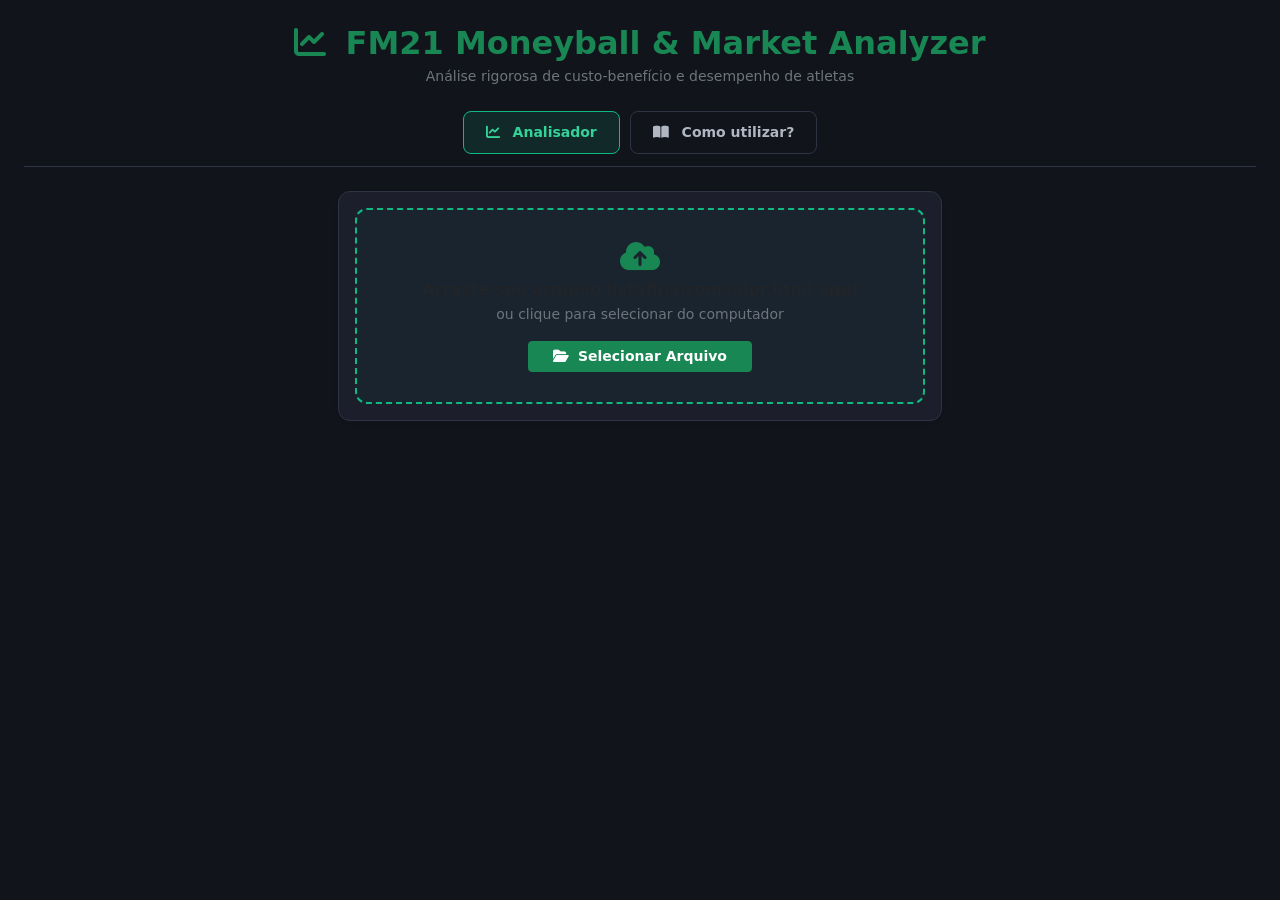
==== index.html @ 2eeb9507 "Add files via upload" ====
<!DOCTYPE html>
<html lang="pt-BR">

<head>
    <meta charset="UTF-8">
    <meta name="viewport" content="width=device-width, initial-scale=1.0">

    <title>FM21 - Moneyball & Scout Pro Analyzer</title>

    <link href="https://cdn.jsdelivr.net/npm/bootstrap@5.3.0/dist/css/bootstrap.min.css" rel="stylesheet">
    <link href="https://cdnjs.cloudflare.com/ajax/libs/font-awesome/6.4.0/css/all.min.css" rel="stylesheet">
    <link href="css/style.css" rel="stylesheet">

    <script src="js/parser.js" defer></script>
    <script src="js/moneyball.js" defer></script>
    <script src="js/database.js" defer></script>
    <script src="js/app.js" defer></script>
</head>

<body>

    <div class="container-fluid py-4 px-4">

        <header class="mb-4 text-center">
            <h2 class="fw-bold text-success mb-1">
                <i class="fa-solid fa-chart-line me-2"></i>
                FM21 Moneyball & Market Analyzer
            </h2>

            <p class="text-secondary small">
                Análise rigorosa de custo-benefício e desempenho de atletas
            </p>
        </header>

        <!-- NAVEGAÇÃO ENTRE AS ABAS -->
        <div class="main-tabs mb-4">
            <button class="main-tab active" id="analyzerTabButton"
                    onclick="showTab('analyzer')">
                <i class="fa-solid fa-chart-line me-2"></i>
                Analisador
            </button>

            <button class="main-tab" id="tutorialTabButton"
                    onclick="showTab('tutorial')">
                <i class="fa-solid fa-book-open me-2"></i>
                Como utilizar?
            </button>
        </div>

        <!-- ================================================== -->
        <!-- ABA DO ANALISADOR -->
        <!-- ================================================== -->

        <div id="analyzerTab">

            <div class="row mb-4">
                <div class="col-md-6 mx-auto">
                    <div class="card shadow-sm">
                        <div class="card-body">

                            <div id="dropZone" class="drop-zone">

                                <i class="fa-solid fa-cloud-arrow-up text-success mb-2"
                                   style="font-size: 2rem;"></i>

                                <h6 class="fw-bold mb-1">
                                    Arraste seu arquivo listafinalcomvalor.html aqui
                                </h6>

                                <p class="text-secondary small mb-3">
                                    ou clique para selecionar do computador
                                </p>

                                <input type="file"
                                       id="fileInput"
                                       accept=".html,.htm"
                                       class="d-none">

                                <button type="button" class="btn btn-success btn-sm px-4 fw-bold">
                                    <i class="fa-solid fa-folder-open me-1"></i>
                                    Selecionar Arquivo
                                </button>

                            </div>

                        </div>
                    </div>
                </div>
            </div>

            <div id="resultsSection" class="d-none">

                <div class="d-flex flex-column flex-md-row justify-content-between align-items-center mb-3 gap-3">

                    <h5 class="mb-0 fw-bold">
                        Atletas Listados:
                        <span id="totalPlayers" class="text-success">0</span>
                    </h5>

                    <div class="w-100 w-md-25">
                        <input type="text"
                               id="searchInput"
                               class="form-control form-control-sm search-box"
                               placeholder="🔍 Filtrar por nome ou clube...">
                    </div>

                </div>

                <div class="score-legend">

                    <span class="text-secondary fw-bold">SCORE:</span>

                    <span class="legend-item">
                        <span class="legend-dot legend-red"></span>
                        0–40 Ruim
                    </span>

                    <span class="legend-item">
                        <span class="legend-dot legend-orange"></span>
                        41–55 Baixo
                    </span>

                    <span class="legend-item">
                        <span class="legend-dot legend-yellow"></span>
                        56–70 Regular
                    </span>

                    <span class="legend-item">
                        <span class="legend-dot legend-green"></span>
                        71–100 Excelente
                    </span>

                </div>

                <div class="card shadow-sm">
                    <div class="card-body p-0">

                        <div class="table-responsive">

                            <table class="table table-custom table-hover align-middle text-center">

                                <thead>
                                    <tr>

                                        <th onclick="sortData('nome')"
                                            class="text-start ps-3"
                                            title="Nome completo do jogador.">
                                            Nome ↕
                                        </th>

                                        <th onclick="sortData('nac')"
                                            title="Nacionalidade do jogador.">
                                            Nac ↕
                                        </th>

                                        <th onclick="sortData('clube')"
                                            title="Clube atual do jogador.">
                                            Clube ↕
                                        </th>

                                        <th onclick="sortData('idade')"
                                            title="Idade atual do jogador, conforme informada na exportação do Football Manager.">
                                            Idade ↕
                                        </th>

                                        <th onclick="sortData('totalJogos')"
                                            title="Total de jogos disputados, somando titularidades e entradas como reserva.">
                                            Jogos ↕
                                        </th>

                                        <th onclick="sortData('gls')"
                                            title="Quantidade total de gols marcados pelo jogador.">
                                            Gls ↕
                                        </th>

                                        <th onclick="sortData('ast')"
                                            title="Quantidade total de assistências realizadas pelo jogador.">
                                            Ast ↕
                                        </th>

                                        <th onclick="sortData('gls90')"
                                            title="Gols por 90 minutos. Ajuda a avaliar a eficiência ofensiva independentemente do tempo jogado.">
                                            Gls/90 ↕
                                        </th>

                                        <th onclick="sortData('xg')"
                                            title="Expected Goals (gols esperados). Estima a qualidade das oportunidades de finalização.">
                                            xG ↕
                                        </th>

                                        <th onclick="sortData('hdj')"
                                            title="Homem do Jogo: quantidade de vezes que o jogador recebeu esse reconhecimento.">
                                            HdJ ↕
                                        </th>

                                        <th onclick="sortData('clMed')"
                                            title="Classificação média atribuída ao jogador nas partidas.">
                                            Cl Med ↕
                                        </th>

                                        <th onclick="sortData('valorNumerico')"
                                            title="Valor de mercado estimado pelo Football Manager. Não representa necessariamente o preço real de contratação.">
                                            Valor de Mercado ↕
                                        </th>

                                        <th onclick="sortData('moneyballScore')"
                                            title="Pontuação Moneyball de 0 a 100, considerando desempenho, custo-benefício e confiabilidade da amostra.">
                                            Score ↕
                                        </th>

                                        <th class="market-column"
                                            title="Avaliação da oportunidade de mercado conforme os critérios atuais do algoritmo.">
                                            Avaliação de Mercado
                                        </th>

                                    </tr>
                                </thead>

                                <tbody id="playersTableBody"></tbody>

                            </table>

                        </div>
                    </div>
                </div>

            </div>

        </div>

        <!-- ================================================== -->
        <!-- ABA DO TUTORIAL -->
        <!-- ================================================== -->

        <div id="tutorialTab" class="d-none">

            <div class="tutorial-header text-center mb-4">
                <div class="tutorial-icon mb-3">
                    <i class="fa-solid fa-graduation-cap"></i>
                </div>

                <h3 class="fw-bold">Como utilizar o Moneyball Analyzer?</h3>

                <p class="text-secondary">
                    Siga o passo a passo para exportar seus jogadores do Football Manager 2021
                    e analisar os dados no nosso site.
                </p>
            </div>

            <!-- ETAPA 1 -->
            <div class="card tutorial-card mb-3">
                <div class="card-body p-4">

                    <div class="tutorial-step">
                        <span class="tutorial-number">01</span>

                        <div>
                            <h5 class="fw-bold mb-2">
                                Baixe a visualização personalizada
                            </h5>

                            <p class="text-secondary mb-3">
                                Primeiro, baixe o arquivo de visualização do Football Manager.
                                Ele organiza as colunas da lista de jogadores com as informações
                                necessárias para o funcionamento do analisador.
                            </p>

                            <a href="https://drive.google.com/file/d/1ydG1ppN1fNox1J69f4oSKUzL5D7Htfwg/view?usp=sharing"
                               target="_blank"
                               rel="noopener noreferrer"
                               class="btn btn-success fw-bold">
                                <i class="fa-solid fa-download me-2"></i>
                                Baixar arquivo de visualização (.fmf)
                            </a>

                            <p class="small text-secondary mt-2 mb-0">
                                O arquivo possui a extensão .fmf.
                            </p>
                        </div>
                    </div>

                </div>
            </div>

            <!-- ETAPA 2 -->
            <div class="card tutorial-card mb-3">
                <div class="card-body p-4">

                    <div class="tutorial-step">
                        <span class="tutorial-number">02</span>

                        <div>
                            <h5 class="fw-bold mb-2">
                                Instale o arquivo no Football Manager 2021
                            </h5>

                            <p class="text-secondary">
                                Após baixar o arquivo, coloque-o na pasta
                                <strong>views</strong> do Football Manager 2021.
                            </p>

                            <div class="tutorial-path">
                                <i class="fa-solid fa-folder-open me-2"></i>
                                Documentos → Sports Interactive → Football Manager 2021 → views
                            </div>

                            <p class="text-secondary mt-3 mb-2">
                                No Windows, o caminho normalmente será:
                            </p>

                            <div class="tutorial-code">
                                Documentos\Sports Interactive\Football Manager 2021\views
                            </div>

                            <div class="tutorial-tip mt-3">
                                <i class="fa-solid fa-lightbulb me-2"></i>
                                <strong>Dica:</strong> se a pasta views não existir,
                                crie uma pasta com esse nome dentro da pasta
                                Football Manager 2021.
                            </div>

                            <p class="text-secondary mt-3 mb-0">
                                Não coloque o arquivo .fmf dentro da pasta de instalação
                                do jogo. Ele deve ficar na pasta views dos seus documentos.
                            </p>
                        </div>
                    </div>

                </div>
            </div>

            <!-- ETAPA 3 -->
            <div class="card tutorial-card mb-3">
                <div class="card-body p-4">

                    <div class="tutorial-step">
                        <span class="tutorial-number">03</span>

                        <div>
                            <h5 class="fw-bold mb-2">
                                Abra o jogo e pesquise os jogadores
                            </h5>

                            <p class="text-secondary">
                                Agora abra o Football Manager 2021 e entre na área de
                                pesquisa de jogadores.
                            </p>

                            <p class="text-secondary mb-2">
                                Utilize os filtros do próprio jogo para encontrar os
                                atletas que deseja analisar. Você pode pesquisar por
                                idade, posição, nacionalidade, clube e outros critérios
                                disponíveis no FM21.
                            </p>

                            <div class="tutorial-tip">
                                <i class="fa-solid fa-lightbulb me-2"></i>
                                Você pode fazer diferentes pesquisas. O analisador
                                trabalhará com os jogadores que você exportar.
                            </div>
                        </div>
                    </div>

                </div>
            </div>

            <!-- ETAPA 4 -->
            <div class="card tutorial-card mb-3">
                <div class="card-body p-4">

                    <div class="tutorial-step">
                        <span class="tutorial-number">04</span>

                        <div>
                            <h5 class="fw-bold mb-2">
                                Carregue a visualização personalizada
                            </h5>

                            <p class="text-secondary">
                                Na lista de jogadores, abra o menu de visualizações
                                (normalmente localizado na parte superior da tabela).
                            </p>

                            <p class="text-secondary">
                                Procure a visualização personalizada que você colocou
                                na pasta views e selecione-a.
                            </p>

                            <div class="tutorial-tip">
                                <i class="fa-solid fa-lightbulb me-2"></i>
                                Confira se as colunas foram carregadas corretamente
                                antes de exportar os jogadores.
                            </div>
                        </div>
                    </div>

                </div>
            </div>

            <!-- ETAPA 5 -->
            <div class="card tutorial-card mb-3">
                <div class="card-body p-4">

                    <div class="tutorial-step">
                        <span class="tutorial-number">05</span>

                        <div>
                            <h5 class="fw-bold mb-2">
                                Selecione e exporte os jogadores em HTML
                            </h5>

                            <p class="text-secondary">
                                Com a lista de jogadores aberta e a visualização
                                personalizada selecionada, faça o seguinte:
                            </p>

                            <div class="shortcut-list">

                                <div class="shortcut-item">
                                    <span class="shortcut-key">CTRL</span>
                                    <span class="shortcut-plus">+</span>
                                    <span class="shortcut-key">A</span>
                                    <span class="shortcut-description">
                                        Seleciona todos os jogadores da lista.
                                    </span>
                                </div>

                                <div class="shortcut-item">
                                    <span class="shortcut-key">CTRL</span>
                                    <span class="shortcut-plus">+</span>
                                    <span class="shortcut-key">P</span>
                                    <span class="shortcut-description">
                                        Abre a opção de impressão/exportação.
                                    </span>
                                </div>

                            </div>

                            <ol class="text-secondary mt-3">
                                <li>Selecione todos os jogadores com Ctrl + A.</li>
                                <li>Pressione Ctrl + P.</li>
                                <li>Escolha a opção de salvar em formato HTML.</li>
                                <li>Salve o arquivo no seu computador.</li>
                            </ol>

                            <div class="tutorial-tip">
                                <i class="fa-solid fa-triangle-exclamation me-2"></i>
                                <strong>Importante:</strong> salve o arquivo como HTML,
                                e não como PDF. O analisador precisa ler a tabela
                                de jogadores e suas estatísticas.
                            </div>
                        </div>
                    </div>

                </div>
            </div>

            <!-- ETAPA 6 -->
            <div class="card tutorial-card mb-4">
                <div class="card-body p-4">

                    <div class="tutorial-step">
                        <span class="tutorial-number tutorial-number-final">06</span>

                        <div>
                            <h5 class="fw-bold mb-2">
                                Envie o HTML para o Moneyball Analyzer
                            </h5>

                            <p class="text-secondary">
                                Agora falta pouco! Volte para a aba Analisador,
                                selecione o arquivo HTML que você acabou de salvar
                                e aguarde o processamento.
                            </p>

                            <p class="text-secondary">
                                O site vai extrair os dados, calcular o Score Moneyball
                                e apresentar a classificação dos jogadores.
                            </p>

                            <button type="button"
                                    class="btn btn-success fw-bold mt-2"
                                    onclick="showTab('analyzer')">
                                <i class="fa-solid fa-chart-line me-2"></i>
                                Ir para o analisador
                            </button>
                        </div>
                    </div>

                </div>
            </div>

            <!-- OBSERVAÇÃO FINAL -->
            <div class="tutorial-footer text-center">
                <i class="fa-solid fa-circle-info me-2"></i>
                O arquivo .fmf organiza as colunas dentro do jogo.
                O arquivo HTML contém os jogadores e estatísticas que serão
                enviados ao analisador.
            </div>

        </div>

    </div>

    <!-- CONTROLE DAS ABAS -->
    <script>
        function showTab(tab) {
            const analyzer = document.getElementById('analyzerTab');
            const tutorial = document.getElementById('tutorialTab');

            const analyzerButton = document.getElementById('analyzerTabButton');
            const tutorialButton = document.getElementById('tutorialTabButton');

            if (tab === 'tutorial') {
                analyzer.classList.add('d-none');
                tutorial.classList.remove('d-none');

                analyzerButton.classList.remove('active');
                tutorialButton.classList.add('active');

            } else {
                tutorial.classList.add('d-none');
                analyzer.classList.remove('d-none');

                tutorialButton.classList.remove('active');
                analyzerButton.classList.add('active');
            }

            window.scrollTo({
                top: 0,
                behavior: 'smooth'
            });
        }
    </script>

</body>
</html>
---- css/style.css ----
:root {
    --bg-color: #12141c;
    --card-bg: #1c1f2b;
    --border-color: #2e3345;
    --text-main: #ffffff;
    --text-muted: #b0b7c3;
    --accent-green: #10b981;
}

body {
    background-color: var(--bg-color);
    color: var(--text-main);
    font-family: 'Inter', system-ui, -apple-system, sans-serif;
}

.card {
    background-color: var(--card-bg);
    border: 1px solid var(--border-color);
    border-radius: 12px;
    box-shadow: 0 4px 12px rgba(0,0,0,0.3);
}

.drop-zone {
    border: 2px dashed var(--accent-green);
    border-radius: 12px;
    padding: 30px;
    text-align: center;
    cursor: pointer;
    transition: all 0.2s ease;
    background: rgba(16, 185, 129, 0.04);
}

.drop-zone:hover {
    background: rgba(16, 185, 129, 0.08);
    border-color: #34d399;
}

/* TABELA */

.table-custom {
    color: var(--text-main);
    font-size: 13px;
    margin-bottom: 0;
}

.table-custom th {
    background-color: #161922;
    color: #94a3b8;
    border-bottom: 2px solid var(--border-color);
    border-top: none;
    font-weight: 700;
    text-transform: uppercase;
    font-size: 11px;
    letter-spacing: 0.6px;
    padding: 12px 8px;
    cursor: pointer;
    user-select: none;
    white-space: nowrap;
}

.table-custom th:hover {
    color: var(--accent-green);
}

.table-custom td {
    background-color: var(--card-bg);
    border-bottom: 1px solid var(--border-color);
    color: var(--text-main);
    padding: 12px 8px;
    vertical-align: middle;
    white-space: nowrap;
}

.table-hover tbody tr:hover td {
    background-color: #232837;
}

/* BADGES */

.badge-success {
    background-color: rgba(16, 185, 129, 0.2);
    color: #34d399;
    border: 1px solid rgba(16, 185, 129, 0.4);
    font-weight: 600;
}

.badge-primary {
    background-color: rgba(59, 130, 246, 0.2);
    color: #60a5fa;
    border: 1px solid rgba(59, 130, 246, 0.4);
    font-weight: 600;
}

.badge-warning {
    background-color: rgba(245, 158, 11, 0.2);
    color: #fbbf24;
    border: 1px solid rgba(245, 158, 11, 0.4);
    font-weight: 600;
}

.badge-danger {
    background-color: rgba(239, 68, 68, 0.2);
    color: #f87171;
    border: 1px solid rgba(239, 68, 68, 0.4);
    font-weight: 600;
}

/* CORES DO SCORE */

.score-badge {
    display: inline-block;
    min-width: 48px;
    padding: 6px 9px;
    border-radius: 8px;
    font-weight: 900;
    font-size: 14px;
    border: 1px solid transparent;
}

.score-red {
    background: rgba(239, 68, 68, 0.16);
    color: #ff6464;
    border-color: rgba(239, 68, 68, 0.45);
}

.score-orange {
    background: rgba(249, 115, 22, 0.16);
    color: #fb923c;
    border-color: rgba(249, 115, 22, 0.45);
}

.score-yellow {
    background: rgba(234, 179, 8, 0.16);
    color: #facc15;
    border-color: rgba(234, 179, 8, 0.45);
}

.score-green {
    background: rgba(16, 185, 129, 0.16);
    color: #34d399;
    border-color: rgba(16, 185, 129, 0.45);
}

/* VALOR DE MERCADO */

.valor-badge {
    font-weight: 700;
    color: #facc15;
}

/* DESTAQUE DAS RECOMENDAÇÕES */

.market-badge {
    display: inline-flex;
    align-items: center;
    justify-content: center;
    gap: 7px;
    padding: 8px 12px;
    border-radius: 9px;
    font-size: 11px;
    font-weight: 800;
    letter-spacing: 0.2px;
    white-space: nowrap;
    border: 1px solid transparent;
}

.badge-opportunity {
    background: linear-gradient(
        135deg,
        rgba(16, 185, 129, 0.25),
        rgba(16, 185, 129, 0.08)
    );
    color: #6ee7b7;
    border-color: rgba(16, 185, 129, 0.65);
    box-shadow: 0 0 12px rgba(16, 185, 129, 0.12);
}

.badge-premium {
    background: rgba(59, 130, 246, 0.18);
    color: #93c5fd;
    border-color: rgba(59, 130, 246, 0.5);
}

.search-box {
    background-color: #161922;
    border: 1px solid var(--border-color);
    color: #fff;
    border-radius: 8px;
    padding: 8px 14px;
}

.search-box:focus {
    background-color: #161922;
    color: #fff;
    border-color: var(--accent-green);
    box-shadow: 0 0 0 2px rgba(16, 185, 129, 0.2);
}

/* LEGENDA DO SCORE */

.score-legend {
    display: flex;
    flex-wrap: wrap;
    gap: 10px;
    align-items: center;
    margin-bottom: 15px;
    font-size: 11px;
}

.legend-item {
    display: flex;
    align-items: center;
    gap: 5px;
    color: #cbd5e1;
}

.legend-dot {
    width: 9px;
    height: 9px;
    border-radius: 50%;
}

.legend-red {
    background: #ef4444;
}

.legend-orange {
    background: #f97316;
}

.legend-yellow {
    background: #eab308;
}

.legend-green {
    background: #10b981;
}

.market-column {
    min-width: 205px;
}

/* ============================================================
   NOVOS ESTILOS - ABAS DE NAVEGAÇÃO
   ============================================================ */

.main-tabs {
    display: flex;
    justify-content: center;
    gap: 10px;
    border-bottom: 1px solid var(--border-color);
    padding-bottom: 12px;
}

.main-tab {
    background: transparent;
    color: var(--text-muted);
    border: 1px solid var(--border-color);
    border-radius: 8px;
    padding: 10px 22px;
    font-weight: 700;
    font-size: 14px;
    transition: all 0.2s ease;
}

.main-tab:hover {
    color: var(--accent-green);
    border-color: var(--accent-green);
}

.main-tab.active {
    background: rgba(16, 185, 129, 0.12);
    color: #34d399;
    border-color: var(--accent-green);
}

/* ============================================================
   TUTORIAL
   ============================================================ */

.tutorial-header {
    max-width: 750px;
    margin: 0 auto;
}

.tutorial-header h3 {
    color: var(--text-main);
}

.tutorial-icon {
    display: inline-flex;
    align-items: center;
    justify-content: center;
    width: 65px;
    height: 65px;
    border-radius: 18px;
    background: rgba(16, 185, 129, 0.12);
    color: #34d399;
    font-size: 27px;
}

.tutorial-card {
    max-width: 950px;
    margin-left: auto;
    margin-right: auto;
    transition: border-color 0.2s ease;
}

.tutorial-card:hover {
    border-color: rgba(16, 185, 129, 0.45);
}

.tutorial-step {
    display: flex;
    align-items: flex-start;
    gap: 20px;
}

.tutorial-step h5 {
    color: var(--text-main);
}

.tutorial-number {
    flex-shrink: 0;
    display: flex;
    align-items: center;
    justify-content: center;
    width: 48px;
    height: 48px;
    border-radius: 12px;
    background: rgba(16, 185, 129, 0.14);
    color: #34d399;
    font-weight: 900;
    font-size: 17px;
}

.tutorial-number-final {
    background: rgba(16, 185, 129, 0.22);
    border: 1px solid var(--accent-green);
}

.tutorial-path,
.tutorial-code {
    background: #12141c;
    border: 1px solid var(--border-color);
    border-radius: 8px;
    padding: 13px 15px;
    color: #34d399;
    font-size: 13px;
    overflow-wrap: anywhere;
}

.tutorial-path {
    font-weight: 600;
}

.tutorial-code {
    font-family: monospace;
}

.tutorial-tip {
    background: rgba(16, 185, 129, 0.07);
    border-left: 3px solid var(--accent-green);
    border-radius: 5px;
    padding: 12px 15px;
    color: #cbd5e1;
    font-size: 13px;
    line-height: 1.6;
}

.shortcut-list {
    display: flex;
    flex-direction: column;
    gap: 12px;
    margin-top: 20px;
}

.shortcut-item {
    display: flex;
    align-items: center;
    flex-wrap: wrap;
    gap: 8px;
}

.shortcut-key {
    display: inline-flex;
    align-items: center;
    justify-content: center;
    min-width: 45px;
    padding: 8px 12px;
    background: #12141c;
    border: 1px solid #454d61;
    border-bottom: 3px solid #454d61;
    border-radius: 7px;
    color: #fff;
    font-size: 13px;
    font-weight: 900;
}

.shortcut-plus {
    color: var(--text-muted);
    font-weight: bold;
}

.shortcut-description {
    color: var(--text-muted);
    font-size: 13px;
    margin-left: 5px;
}

.tutorial-footer {
    max-width: 950px;
    margin: 0 auto;
    padding: 18px;
    border: 1px solid var(--border-color);
    border-radius: 10px;
    background: rgba(16, 185, 129, 0.05);
    color: var(--text-muted);
    font-size: 13px;
    line-height: 1.6;
}

/* ============================================================
   RESPONSIVIDADE DO TUTORIAL
   ============================================================ */

@media (max-width: 576px) {

    .main-tabs {
        gap: 7px;
    }

    .main-tab {
        flex: 1;
        padding: 10px 8px;
        font-size: 12px;
    }

    .tutorial-step {
        gap: 12px;
    }

    .tutorial-number {
        width: 38px;
        height: 38px;
        font-size: 14px;
    }

    .tutorial-card .card-body {
        padding: 18px !important;
    }

    .tutorial-path,
    .tutorial-code {
        font-size: 11px;
    }

    .shortcut-description {
        width: 100%;
        margin-left: 0;
    }
}
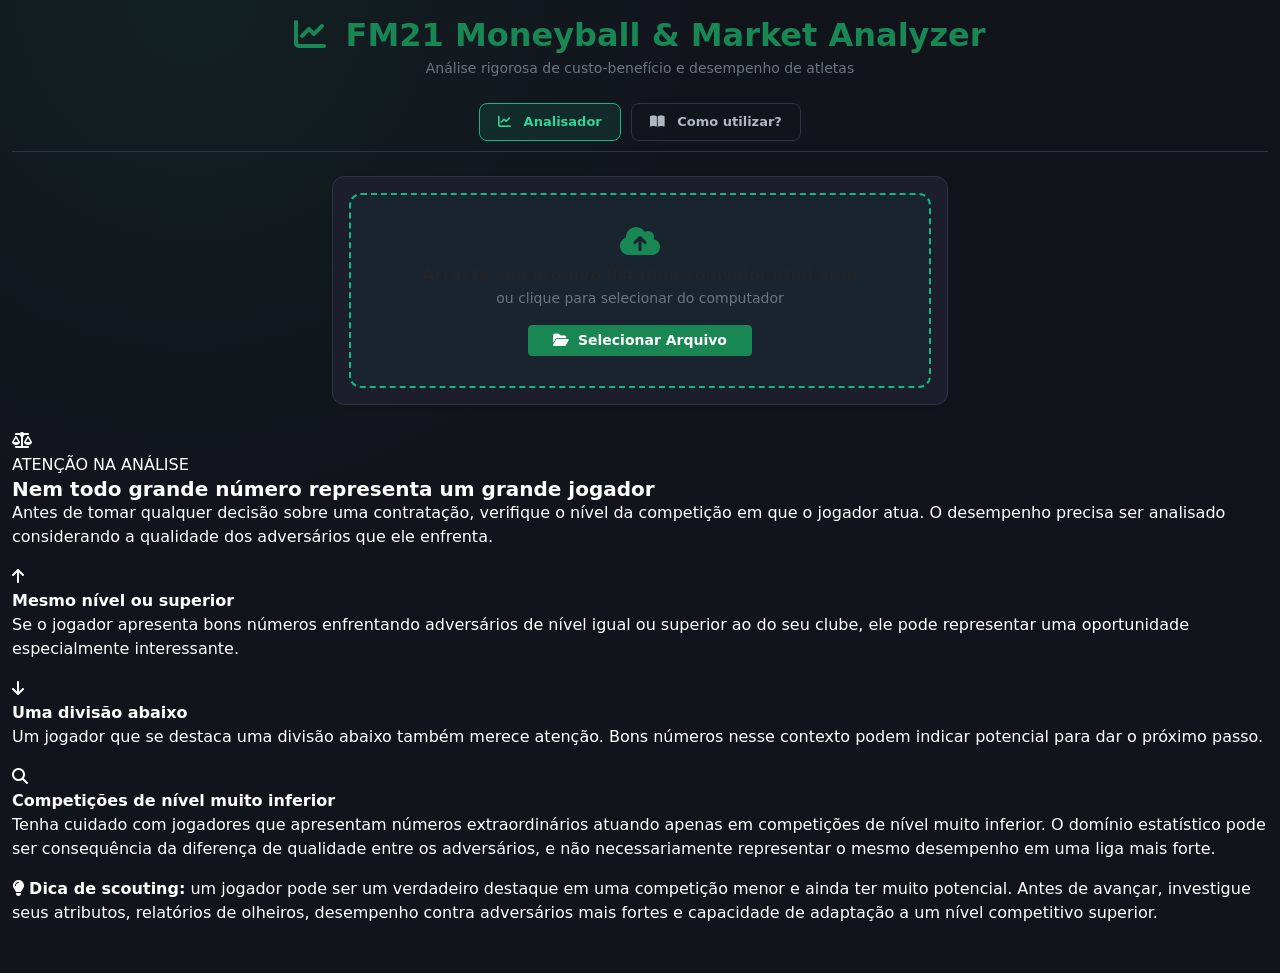
==== commit 3cac83c1: "Add files via upload" ====
--- a/index.html
+++ b/index.html
@@ -89,6 +89,105 @@
                 </div>
             </div>
 
+            <!-- AVISO SOBRE O NÍVEL DAS COMPETIÇÕES -->
+            <div class="competition-warning mb-4">
+
+                <div class="competition-warning-header">
+
+                    <div class="competition-warning-icon">
+                        <i class="fa-solid fa-scale-balanced"></i>
+                    </div>
+
+                    <div>
+                        <span class="competition-warning-label">
+                            ATENÇÃO NA ANÁLISE
+                        </span>
+
+                        <h5 class="fw-bold mb-0">
+                            Nem todo grande número representa um grande jogador
+                        </h5>
+                    </div>
+
+                </div>
+
+                <p class="competition-warning-text">
+                    Antes de tomar qualquer decisão sobre uma contratação,
+                    verifique o nível da competição em que o jogador atua.
+                    O desempenho precisa ser analisado considerando a qualidade
+                    dos adversários que ele enfrenta.
+                </p>
+
+                <div class="competition-warning-grid">
+
+                    <div class="competition-warning-item">
+                        <div class="competition-warning-item-icon">
+                            <i class="fa-solid fa-arrow-up"></i>
+                        </div>
+
+                        <div>
+                            <strong>Mesmo nível ou superior</strong>
+
+                            <p>
+                                Se o jogador apresenta bons números enfrentando
+                                adversários de nível igual ou superior ao do seu
+                                clube, ele pode representar uma oportunidade
+                                especialmente interessante.
+                            </p>
+                        </div>
+                    </div>
+
+                    <div class="competition-warning-item">
+                        <div class="competition-warning-item-icon">
+                            <i class="fa-solid fa-arrow-down"></i>
+                        </div>
+
+                        <div>
+                            <strong>Uma divisão abaixo</strong>
+
+                            <p>
+                                Um jogador que se destaca uma divisão abaixo
+                                também merece atenção. Bons números nesse contexto
+                                podem indicar potencial para dar o próximo passo.
+                            </p>
+                        </div>
+                    </div>
+
+                    <div class="competition-warning-item competition-warning-caution">
+                        <div class="competition-warning-item-icon">
+                            <i class="fa-solid fa-magnifying-glass"></i>
+                        </div>
+
+                        <div>
+                            <strong>Competições de nível muito inferior</strong>
+
+                            <p>
+                                Tenha cuidado com jogadores que apresentam números
+                                extraordinários atuando apenas em competições de
+                                nível muito inferior. O domínio estatístico pode
+                                ser consequência da diferença de qualidade entre
+                                os adversários, e não necessariamente representar
+                                o mesmo desempenho em uma liga mais forte.
+                            </p>
+                        </div>
+                    </div>
+
+                </div>
+
+                <div class="competition-warning-footer">
+                    <i class="fa-solid fa-lightbulb"></i>
+
+                    <span>
+                        <strong>Dica de scouting:</strong>
+                        um jogador pode ser um verdadeiro destaque em uma
+                        competição menor e ainda ter muito potencial. Antes de
+                        avançar, investigue seus atributos, relatórios de olheiros,
+                        desempenho contra adversários mais fortes e capacidade
+                        de adaptação a um nível competitivo superior.
+                    </span>
+                </div>
+
+            </div>
+
             <div id="resultsSection" class="d-none">
 
                 <div class="d-flex flex-column flex-md-row justify-content-between align-items-center mb-3 gap-3">
@@ -359,6 +458,31 @@
                                 Você pode fazer diferentes pesquisas. O analisador
                                 trabalhará com os jogadores que você exportar.
                             </div>
+
+                            <div class="tutorial-competition-tip mt-3">
+                                <i class="fa-solid fa-ranking-star me-2"></i>
+
+                                <strong>
+                                    Dica importante sobre o nível das competições:
+                                </strong>
+
+                                <p class="mb-0 mt-2">
+                                    Sempre que possível, priorize pesquisas com jogadores
+                                    que atuam na mesma divisão do seu clube, em uma divisão
+                                    superior ou até uma divisão abaixo. Isso ajuda a encontrar
+                                    atletas cujo desempenho já foi testado em um contexto
+                                    competitivo mais próximo da sua realidade.
+                                </p>
+
+                                <p class="mb-0 mt-2">
+                                    Jogadores que dominam competições de nível muito inferior
+                                    também podem ser boas descobertas, mas exigem uma avaliação
+                                    mais cuidadosa. Não considere os números isoladamente:
+                                    confira os atributos, relatórios de olheiros e a capacidade
+                                    de adaptação a adversários mais fortes.
+                                </p>
+                            </div>
+
                         </div>
                     </div>
 
--- a/css/style.css
+++ b/css/style.css
@@ -12,6 +12,16 @@
     background-color: var(--bg-color);
     color: var(--text-main);
     font-family: 'Inter', system-ui, -apple-system, sans-serif;
+}
+
+/* ============================================================
+   ESTRUTURA GERAL
+   ============================================================ */
+
+.container-fluid {
+    padding-top: 16px !important;
+    padding-left: 12px !important;
+    padding-right: 12px !important;
 }
 
 .card {
@@ -36,12 +46,16 @@
     border-color: #34d399;
 }
 
-/* TABELA */
+/* ============================================================
+   TABELA
+   ============================================================ */
 
 .table-custom {
     color: var(--text-main);
-    font-size: 13px;
+    font-size: 11px;
     margin-bottom: 0;
+    border-collapse: separate;
+    border-spacing: 0;
 }
 
 .table-custom th {
@@ -51,9 +65,9 @@
     border-top: none;
     font-weight: 700;
     text-transform: uppercase;
-    font-size: 11px;
-    letter-spacing: 0.6px;
-    padding: 12px 8px;
+    font-size: 9px;
+    letter-spacing: 0.3px;
+    padding: 8px 5px;
     cursor: pointer;
     user-select: none;
     white-space: nowrap;
@@ -67,7 +81,7 @@
     background-color: var(--card-bg);
     border-bottom: 1px solid var(--border-color);
     color: var(--text-main);
-    padding: 12px 8px;
+    padding: 7px 5px;
     vertical-align: middle;
     white-space: nowrap;
 }
@@ -76,7 +90,117 @@
     background-color: #232837;
 }
 
-/* BADGES */
+/* ============================================================
+   COLUNA DO NOME FIXA À ESQUERDA
+   ============================================================ */
+
+.table-custom th:first-child {
+    position: sticky;
+    left: 0;
+    z-index: 5;
+    background-color: #161922;
+}
+
+.table-custom td:first-child {
+    position: sticky;
+    left: 0;
+    z-index: 4;
+    background-color: var(--card-bg);
+    font-weight: 700;
+}
+
+.table-hover tbody tr:hover td:first-child {
+    background-color: #232837;
+}
+
+/* ============================================================
+   SCORES FIXOS À DIREITA
+   ============================================================ */
+
+/*
+   Os quatro últimos campos da tabela são:
+   1. Score Desempenho
+   2. Score Financeiro
+   3. Score Final
+   4. Avaliação Moneyball
+
+   Eles ficam fixos à direita, mesmo durante a rolagem horizontal.
+*/
+
+/* Avaliação Moneyball */
+.table-custom th:last-child,
+.table-custom td:last-child {
+    position: sticky;
+    right: 0;
+    z-index: 6;
+    min-width: 145px;
+    width: 145px;
+    background-color: #161922;
+}
+
+.table-custom td:last-child {
+    background-color: var(--card-bg);
+}
+
+/* Score Final */
+.table-custom th:nth-last-child(2),
+.table-custom td:nth-last-child(2) {
+    position: sticky;
+    right: 145px;
+    z-index: 5;
+    min-width: 72px;
+    width: 72px;
+    background-color: #161922;
+}
+
+.table-custom td:nth-last-child(2) {
+    background-color: var(--card-bg);
+}
+
+/* Score Financeiro */
+.table-custom th:nth-last-child(3),
+.table-custom td:nth-last-child(3) {
+    position: sticky;
+    right: 217px;
+    z-index: 5;
+    min-width: 72px;
+    width: 72px;
+    background-color: #161922;
+}
+
+.table-custom td:nth-last-child(3) {
+    background-color: var(--card-bg);
+}
+
+/* Score Desempenho */
+.table-custom th:nth-last-child(4),
+.table-custom td:nth-last-child(4) {
+    position: sticky;
+    right: 289px;
+    z-index: 5;
+    min-width: 72px;
+    width: 72px;
+    background-color: #161922;
+}
+
+.table-custom td:nth-last-child(4) {
+    background-color: var(--card-bg);
+}
+
+/* Sombra para separar os scores das demais informações */
+.table-custom th:nth-last-child(4),
+.table-custom td:nth-last-child(4) {
+    box-shadow: -5px 0 8px rgba(0, 0, 0, 0.22);
+}
+
+/* Mantém o fundo correto dos scores durante o hover */
+.table-hover tbody tr:hover td:nth-last-child(-n+4) {
+    background-color: #232837;
+}
+
+/* ============================================================
+   BADGES
+   ============================================================ */
 
 .badge-success {
     background-color: rgba(16, 185, 129, 0.2);
@@ -106,16 +230,19 @@
     font-weight: 600;
 }
 
-/* CORES DO SCORE */
+/* ============================================================
+   CORES DO SCORE
+   ============================================================ */
 
 .score-badge {
     display: inline-block;
-    min-width: 48px;
-    padding: 6px 9px;
-    border-radius: 8px;
+    min-width: 38px;
+    padding: 4px 5px;
+    border-radius: 6px;
     font-weight: 900;
-    font-size: 14px;
+    font-size: 11px;
     border: 1px solid transparent;
+    text-align: center;
 }
 
 .score-red {
@@ -142,25 +269,29 @@
     border-color: rgba(16, 185, 129, 0.45);
 }
 
-/* VALOR DE MERCADO */
+/* ============================================================
+   VALOR DE MERCADO
+   ============================================================ */
 
 .valor-badge {
     font-weight: 700;
     color: #facc15;
 }
 
-/* DESTAQUE DAS RECOMENDAÇÕES */
+/* ============================================================
+   DESTAQUE DAS RECOMENDAÇÕES
+   ============================================================ */
 
 .market-badge {
     display: inline-flex;
     align-items: center;
     justify-content: center;
-    gap: 7px;
-    padding: 8px 12px;
-    border-radius: 9px;
-    font-size: 11px;
+    gap: 5px;
+    padding: 5px 7px;
+    border-radius: 7px;
+    font-size: 9px;
     font-weight: 800;
-    letter-spacing: 0.2px;
+    letter-spacing: 0.1px;
     white-space: nowrap;
     border: 1px solid transparent;
 }
@@ -182,12 +313,17 @@
     border-color: rgba(59, 130, 246, 0.5);
 }
 
+/* ============================================================
+   PESQUISA
+   ============================================================ */
+
 .search-box {
     background-color: #161922;
     border: 1px solid var(--border-color);
     color: #fff;
     border-radius: 8px;
-    padding: 8px 14px;
+    padding: 6px 10px;
+    font-size: 12px;
 }
 
 .search-box:focus {
@@ -197,15 +333,21 @@
     box-shadow: 0 0 0 2px rgba(16, 185, 129, 0.2);
 }
 
-/* LEGENDA DO SCORE */
+.search-box::placeholder {
+    color: #7f899b;
+}
+
+/* ============================================================
+   LEGENDA DO SCORE
+   ============================================================ */
 
 .score-legend {
     display: flex;
     flex-wrap: wrap;
-    gap: 10px;
+    gap: 8px;
     align-items: center;
-    margin-bottom: 15px;
-    font-size: 11px;
+    margin-bottom: 10px;
+    font-size: 10px;
 }
 
 .legend-item {
@@ -216,8 +358,8 @@
 }
 
 .legend-dot {
-    width: 9px;
-    height: 9px;
+    width: 8px;
+    height: 8px;
     border-radius: 50%;
 }
 
@@ -238,11 +380,11 @@
 }
 
 .market-column {
-    min-width: 205px;
-}
-
-/* ============================================================
-   NOVOS ESTILOS - ABAS DE NAVEGAÇÃO
+    min-width: 145px;
+}
+
+/* ============================================================
+   ABAS DE NAVEGAÇÃO
    ============================================================ */
 
 .main-tabs {
@@ -250,7 +392,7 @@
     justify-content: center;
     gap: 10px;
     border-bottom: 1px solid var(--border-color);
-    padding-bottom: 12px;
+    padding-bottom: 10px;
 }
 
 .main-tab {
@@ -258,9 +400,9 @@
     color: var(--text-muted);
     border: 1px solid var(--border-color);
     border-radius: 8px;
-    padding: 10px 22px;
+    padding: 8px 18px;
     font-weight: 700;
-    font-size: 14px;
+    font-size: 13px;
     transition: all 0.2s ease;
 }
 
@@ -422,6 +564,97 @@
 }
 
 /* ============================================================
+   MELHORIAS VISUAIS
+   ============================================================ */
+
+body {
+    background:
+        radial-gradient(
+            circle at 15% 0%,
+            rgba(16, 185, 129, 0.07),
+            transparent 35%
+        ),
+        var(--bg-color);
+    min-height: 100vh;
+}
+
+.card {
+    transition:
+        border-color 0.2s ease,
+        box-shadow 0.2s ease;
+}
+
+.card:hover {
+    border-color: rgba(148, 163, 184, 0.25);
+}
+
+.drop-zone {
+    transition:
+        background 0.25s ease,
+        border-color 0.25s ease,
+        transform 0.25s ease;
+}
+
+.drop-zone:hover {
+    transform: translateY(-2px);
+}
+
+.table-custom th {
+    position: relative;
+    transition:
+        color 0.2s ease,
+        background-color 0.2s ease;
+}
+
+.table-custom td {
+    transition: background-color 0.15s ease;
+}
+
+.score-badge {
+    transition:
+        transform 0.2s ease,
+        box-shadow 0.2s ease;
+}
+
+.score-badge:hover {
+    transform: translateY(-1px);
+}
+
+.market-badge {
+    transition:
+        transform 0.2s ease,
+        box-shadow 0.2s ease;
+}
+
+.market-badge:hover {
+    transform: translateY(-1px);
+}
+
+.badge-opportunity:hover {
+    box-shadow: 0 0 16px rgba(16, 185, 129, 0.2);
+}
+
+.main-tab {
+    transition:
+        color 0.2s ease,
+        border-color 0.2s ease,
+        background-color 0.2s ease,
+        transform 0.2s ease;
+}
+
+.main-tab:hover {
+    transform: translateY(-1px);
+}
+
+button:focus-visible,
+input:focus-visible,
+select:focus-visible,
+.main-tab:focus-visible {
+    outline: 2px solid var(--accent-green);
+    outline-offset: 3px;
+}
+
+/* ============================================================
    RESPONSIVIDADE DO TUTORIAL
    ============================================================ */
 
@@ -460,4 +693,78 @@
         width: 100%;
         margin-left: 0;
     }
-}
+
+    .drop-zone {
+        padding: 22px 15px;
+    }
+}
+
+/* ============================================================
+   AJUSTES RESPONSIVOS DA TABELA
+   ============================================================ */
+
+@media (max-width: 768px) {
+
+    .container-fluid {
+        padding-left: 8px !important;
+        padding-right: 8px !important;
+    }
+
+    .table-custom {
+        font-size: 10px;
+    }
+
+    .table-custom th {
+        font-size: 8px;
+        padding: 7px 4px;
+    }
+
+    .table-custom td {
+        padding: 6px 4px;
+    }
+
+    .score-badge {
+        min-width: 34px;
+        padding: 4px;
+        font-size: 10px;
+    }
+
+    .market-badge {
+        padding: 4px 5px;
+        font-size: 8px;
+    }
+
+    .market-column {
+        min-width: 130px;
+    }
+}
+
+@media (max-width: 576px) {
+
+    .table-custom th:last-child,
+    .table-custom td:last-child {
+        min-width: 130px;
+        width: 130px;
+    }
+
+    .table-custom th:nth-last-child(2),
+    .table-custom td:nth-last-child(2) {
+        right: 130px;
+        min-width: 65px;
+        width: 65px;
+    }
+
+    .table-custom th:nth-last-child(3),
+    .table-custom td:nth-last-child(3) {
+        right: 195px;
+        min-width: 65px;
+        width: 65px;
+    }
+
+    .table-custom th:nth-last-child(4),
+    .table-custom td:nth-last-child(4) {
+        right: 260px;
+        min-width: 65px;
+        width: 65px;
+    }
+}
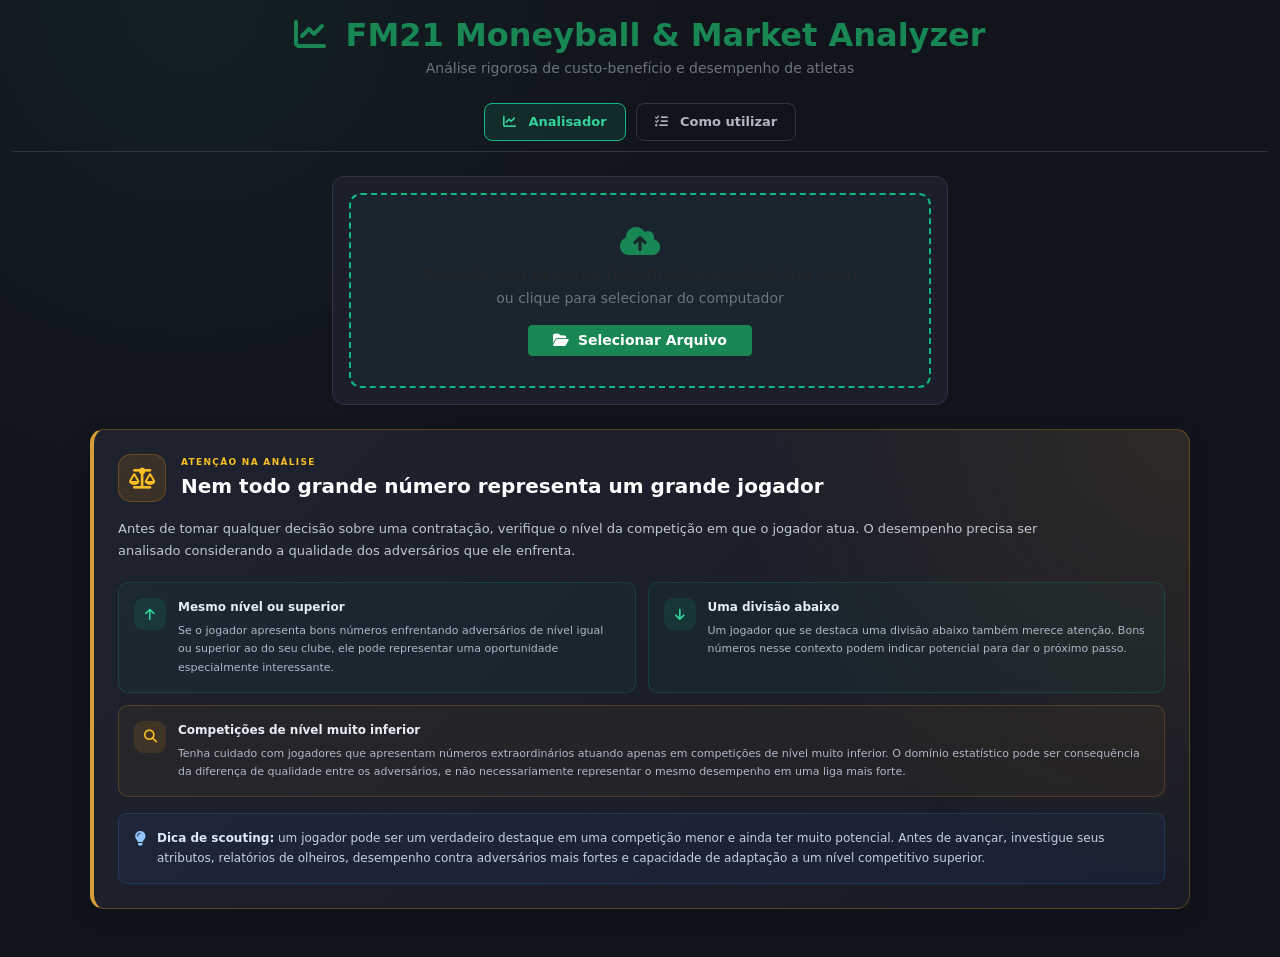
==== commit b09f21a9: "Add files via upload" ====
--- a/index.html
+++ b/index.html
@@ -43,8 +43,8 @@
 
             <button class="main-tab" id="tutorialTabButton"
                     onclick="showTab('tutorial')">
-                <i class="fa-solid fa-book-open me-2"></i>
-                Como utilizar?
+                <i class="fa-solid fa-list-check me-2"></i>
+                Como utilizar
             </button>
         </div>
 
@@ -329,298 +329,413 @@
         </div>
 
         <!-- ================================================== -->
-        <!-- ABA DO TUTORIAL -->
+        <!-- ABA COMO UTILIZAR: COLUNAS ACEITAS -->
         <!-- ================================================== -->
 
         <div id="tutorialTab" class="d-none">
 
             <div class="tutorial-header text-center mb-4">
                 <div class="tutorial-icon mb-3">
-                    <i class="fa-solid fa-graduation-cap"></i>
+                    <i class="fa-solid fa-list-check"></i>
                 </div>
 
                 <h3 class="fw-bold">Como utilizar o Moneyball Analyzer?</h3>
 
                 <p class="text-secondary">
-                    Siga o passo a passo para exportar seus jogadores do Football Manager 2021
-                    e analisar os dados no nosso site.
+                    Consulte abaixo os nomes das colunas que o site consegue
+                    identificar nos arquivos HTML exportados pelo Football Manager 2021.
                 </p>
             </div>
 
-            <!-- ETAPA 1 -->
             <div class="card tutorial-card mb-3">
                 <div class="card-body p-4">
-
-                    <div class="tutorial-step">
-                        <span class="tutorial-number">01</span>
-
-                        <div>
-                            <h5 class="fw-bold mb-2">
-                                Baixe a visualização personalizada
-                            </h5>
-
-                            <p class="text-secondary mb-3">
-                                Primeiro, baixe o arquivo de visualização do Football Manager.
-                                Ele organiza as colunas da lista de jogadores com as informações
-                                necessárias para o funcionamento do analisador.
-                            </p>
-
-                            <a href="https://drive.google.com/file/d/1ydG1ppN1fNox1J69f4oSKUzL5D7Htfwg/view?usp=sharing"
-                               target="_blank"
-                               rel="noopener noreferrer"
-                               class="btn btn-success fw-bold">
-                                <i class="fa-solid fa-download me-2"></i>
-                                Baixar arquivo de visualização (.fmf)
-                            </a>
-
-                            <p class="small text-secondary mt-2 mb-0">
-                                O arquivo possui a extensão .fmf.
-                            </p>
-                        </div>
-                    </div>
-
-                </div>
-            </div>
-
-            <!-- ETAPA 2 -->
+                    <h5 class="fw-bold mb-2">
+                        <i class="fa-solid fa-circle-info text-success me-2"></i>
+                        Antes de importar o arquivo
+                    </h5>
+
+                    <p class="text-secondary mb-2">
+                        O arquivo precisa ser uma exportação em <strong>HTML</strong>
+                        contendo uma tabela de jogadores. Os nomes das colunas devem
+                        corresponder aos nomes ou às variações listadas nesta página.
+                    </p>
+
+                    <p class="text-secondary mb-0">
+                        O site identifica o modelo pelo nome do arquivo. Para os cinco
+                        modelos atuais, utilize:
+                        <strong>goleiros.html</strong>,
+                        <strong>defensores.html</strong>,
+                        <strong>volantes.html</strong>,
+                        <strong>meias.html</strong> ou
+                        <strong>atacantes.html</strong>.
+                        O nome correto ajuda o sistema a diferenciar categorias que
+                        possuem algumas colunas em comum.
+                    </p>
+                </div>
+            </div>
+
             <div class="card tutorial-card mb-3">
                 <div class="card-body p-4">
-
-                    <div class="tutorial-step">
-                        <span class="tutorial-number">02</span>
-
-                        <div>
-                            <h5 class="fw-bold mb-2">
-                                Instale o arquivo no Football Manager 2021
-                            </h5>
-
-                            <p class="text-secondary">
-                                Após baixar o arquivo, coloque-o na pasta
-                                <strong>views</strong> do Football Manager 2021.
-                            </p>
-
-                            <div class="tutorial-path">
-                                <i class="fa-solid fa-folder-open me-2"></i>
-                                Documentos → Sports Interactive → Football Manager 2021 → views
-                            </div>
-
-                            <p class="text-secondary mt-3 mb-2">
-                                No Windows, o caminho normalmente será:
-                            </p>
-
-                            <div class="tutorial-code">
-                                Documentos\Sports Interactive\Football Manager 2021\views
-                            </div>
-
-                            <div class="tutorial-tip mt-3">
-                                <i class="fa-solid fa-lightbulb me-2"></i>
-                                <strong>Dica:</strong> se a pasta views não existir,
-                                crie uma pasta com esse nome dentro da pasta
-                                Football Manager 2021.
-                            </div>
-
-                            <p class="text-secondary mt-3 mb-0">
-                                Não coloque o arquivo .fmf dentro da pasta de instalação
-                                do jogo. Ele deve ficar na pasta views dos seus documentos.
-                            </p>
-                        </div>
-                    </div>
-
-                </div>
-            </div>
-
-            <!-- ETAPA 3 -->
+                    <h5 class="fw-bold mb-3">
+                        <i class="fa-solid fa-id-card text-success me-2"></i>
+                        1. Informações gerais do jogador
+                    </h5>
+
+                    <div class="table-responsive">
+                        <table class="table table-custom align-middle">
+                            <thead>
+                                <tr>
+                                    <th>Coluna no HTML</th>
+                                    <th>O que representa</th>
+                                    <th>Como o site utiliza</th>
+                                </tr>
+                            </thead>
+                            <tbody>
+                                <tr>
+                                    <td><strong>Nome</strong></td>
+                                    <td>Nome do jogador.</td>
+                                    <td>Identificação e pesquisa.</td>
+                                </tr>
+                                <tr>
+                                    <td><strong>Posição / Posicao</strong></td>
+                                    <td>Posição ou posições do atleta.</td>
+                                    <td>Identificação do jogador.</td>
+                                </tr>
+                                <tr>
+                                    <td><strong>Nac / Nacionalidade</strong></td>
+                                    <td>Nacionalidade do jogador.</td>
+                                    <td>Tabela e pesquisa.</td>
+                                </tr>
+                                <tr>
+                                    <td><strong>Clube</strong></td>
+                                    <td>Clube atual do jogador.</td>
+                                    <td>Tabela e pesquisa.</td>
+                                </tr>
+                                <tr>
+                                    <td><strong>Idade</strong></td>
+                                    <td>Idade do atleta.</td>
+                                    <td>Tabela e Score Financeiro.</td>
+                                </tr>
+                                <tr>
+                                    <td><strong>Valor</strong></td>
+                                    <td>Valor de mercado informado pelo FM21.</td>
+                                    <td>Tabela e Score Financeiro.</td>
+                                </tr>
+                                <tr>
+                                    <td><strong>Jogos</strong></td>
+                                    <td>Partidas como titular e aparições como reserva.</td>
+                                    <td>Quantidade de jogos e análise da confiabilidade da amostra.</td>
+                                </tr>
+                                <tr>
+                                    <td><strong>Rec</strong></td>
+                                    <td>Campo de recomendação da exportação.</td>
+                                    <td>É armazenado, mas não altera o Score atual.</td>
+                                </tr>
+                                <tr>
+                                    <td><strong>Inf</strong></td>
+                                    <td>Campo de informação da exportação.</td>
+                                    <td>É armazenado, mas não altera o Score atual.</td>
+                                </tr>
+                            </tbody>
+                        </table>
+                    </div>
+
+                    <div class="tutorial-tip mt-3">
+                        <i class="fa-solid fa-lightbulb me-2"></i>
+                        <strong>Sobre Jogos:</strong> o formato como
+                        <strong>23 (1)</strong> é interpretado como 23 partidas
+                        como titular e 1 entrada como reserva.
+                    </div>
+                </div>
+            </div>
+
             <div class="card tutorial-card mb-3">
                 <div class="card-body p-4">
-
-                    <div class="tutorial-step">
-                        <span class="tutorial-number">03</span>
-
-                        <div>
-                            <h5 class="fw-bold mb-2">
-                                Abra o jogo e pesquise os jogadores
-                            </h5>
-
-                            <p class="text-secondary">
-                                Agora abra o Football Manager 2021 e entre na área de
-                                pesquisa de jogadores.
-                            </p>
-
-                            <p class="text-secondary mb-2">
-                                Utilize os filtros do próprio jogo para encontrar os
-                                atletas que deseja analisar. Você pode pesquisar por
-                                idade, posição, nacionalidade, clube e outros critérios
-                                disponíveis no FM21.
-                            </p>
-
-                            <div class="tutorial-tip">
-                                <i class="fa-solid fa-lightbulb me-2"></i>
-                                Você pode fazer diferentes pesquisas. O analisador
-                                trabalhará com os jogadores que você exportar.
-                            </div>
-
-                            <div class="tutorial-competition-tip mt-3">
-                                <i class="fa-solid fa-ranking-star me-2"></i>
-
-                                <strong>
-                                    Dica importante sobre o nível das competições:
-                                </strong>
-
-                                <p class="mb-0 mt-2">
-                                    Sempre que possível, priorize pesquisas com jogadores
-                                    que atuam na mesma divisão do seu clube, em uma divisão
-                                    superior ou até uma divisão abaixo. Isso ajuda a encontrar
-                                    atletas cujo desempenho já foi testado em um contexto
-                                    competitivo mais próximo da sua realidade.
-                                </p>
-
-                                <p class="mb-0 mt-2">
-                                    Jogadores que dominam competições de nível muito inferior
-                                    também podem ser boas descobertas, mas exigem uma avaliação
-                                    mais cuidadosa. Não considere os números isoladamente:
-                                    confira os atributos, relatórios de olheiros e a capacidade
-                                    de adaptação a adversários mais fortes.
-                                </p>
-                            </div>
-
-                        </div>
-                    </div>
-
-                </div>
-            </div>
-
-            <!-- ETAPA 4 -->
+                    <h5 class="fw-bold mb-3">
+                        <i class="fa-solid fa-chart-line text-success me-2"></i>
+                        2. Colunas comuns de desempenho
+                    </h5>
+
+                    <div class="table-responsive">
+                        <table class="table table-custom align-middle">
+                            <thead>
+                                <tr>
+                                    <th>Coluna no HTML</th>
+                                    <th>Significado</th>
+                                    <th>Utilização atual</th>
+                                </tr>
+                            </thead>
+                            <tbody>
+                                <tr>
+                                    <td><strong>Cl Med</strong></td>
+                                    <td>Classificação média do jogador.</td>
+                                    <td>Exibição e Score de Desempenho.</td>
+                                </tr>
+                                <tr>
+                                    <td><strong>Cons</strong></td>
+                                    <td>Consistência do jogador.</td>
+                                    <td>Exibição e Score de Desempenho.</td>
+                                </tr>
+                            </tbody>
+                        </table>
+                    </div>
+                </div>
+            </div>
+
             <div class="card tutorial-card mb-3">
                 <div class="card-body p-4">
-
-                    <div class="tutorial-step">
-                        <span class="tutorial-number">04</span>
-
-                        <div>
-                            <h5 class="fw-bold mb-2">
-                                Carregue a visualização personalizada
-                            </h5>
-
-                            <p class="text-secondary">
-                                Na lista de jogadores, abra o menu de visualizações
-                                (normalmente localizado na parte superior da tabela).
-                            </p>
-
-                            <p class="text-secondary">
-                                Procure a visualização personalizada que você colocou
-                                na pasta views e selecione-a.
-                            </p>
-
-                            <div class="tutorial-tip">
-                                <i class="fa-solid fa-lightbulb me-2"></i>
-                                Confira se as colunas foram carregadas corretamente
-                                antes de exportar os jogadores.
-                            </div>
-                        </div>
-                    </div>
-
-                </div>
-            </div>
-
-            <!-- ETAPA 5 -->
+                    <h5 class="fw-bold mb-3">
+                        <i class="fa-solid fa-hand text-success me-2"></i>
+                        3. Colunas específicas por categoria
+                    </h5>
+
+                    <div class="mb-4">
+                        <h6 class="fw-bold text-success">Goleiros — goleiros.html</h6>
+                        <div class="table-responsive">
+                            <table class="table table-custom align-middle">
+                                <thead>
+                                    <tr>
+                                        <th>Coluna</th>
+                                        <th>Significado</th>
+                                    </tr>
+                                </thead>
+                                <tbody>
+                                    <tr>
+                                        <td><strong>Sof/90</strong></td>
+                                        <td>Gols sofridos por 90 minutos.</td>
+                                    </tr>
+                                    <tr>
+                                        <td><strong>% de Pen. Def.</strong></td>
+                                        <td>Percentual de pênaltis defendidos.</td>
+                                    </tr>
+                                    <tr>
+                                        <td><strong>Pen. Defendidos</strong></td>
+                                        <td>Quantidade de pênaltis defendidos.</td>
+                                    </tr>
+                                </tbody>
+                            </table>
+                        </div>
+                    </div>
+
+                    <div class="mb-4">
+                        <h6 class="fw-bold text-success">Defensores — defensores.html</h6>
+                        <div class="table-responsive">
+                            <table class="table table-custom align-middle">
+                                <thead>
+                                    <tr>
+                                        <th>Coluna</th>
+                                        <th>Significado</th>
+                                    </tr>
+                                </thead>
+                                <tbody>
+                                    <tr>
+                                        <td><strong>% Passe / Ps C</strong></td>
+                                        <td>Percentual de passes certos.</td>
+                                    </tr>
+                                    <tr>
+                                        <td><strong>M Des</strong></td>
+                                        <td>Percentual de desarmes bem-sucedidos.</td>
+                                    </tr>
+                                    <tr>
+                                        <td><strong>Des</strong></td>
+                                        <td>Desarmes por jogo.</td>
+                                    </tr>
+                                    <tr>
+                                        <td><strong>Vermelhos</strong></td>
+                                        <td>Cartões vermelhos recebidos.</td>
+                                    </tr>
+                                    <tr>
+                                        <td><strong>Cab G/90</strong></td>
+                                        <td>Gols de cabeça por 90 minutos.</td>
+                                    </tr>
+                                </tbody>
+                            </table>
+                        </div>
+                    </div>
+
+                    <div class="mb-4">
+                        <h6 class="fw-bold text-success">Volantes — volantes.html</h6>
+                        <div class="table-responsive">
+                            <table class="table table-custom align-middle">
+                                <thead>
+                                    <tr>
+                                        <th>Coluna</th>
+                                        <th>Significado</th>
+                                    </tr>
+                                </thead>
+                                <tbody>
+                                    <tr>
+                                        <td><strong>% Passe / Ps C</strong></td>
+                                        <td>Percentual de passes certos.</td>
+                                    </tr>
+                                    <tr>
+                                        <td><strong>Cab %</strong></td>
+                                        <td>Percentual de cabeceios certos.</td>
+                                    </tr>
+                                    <tr>
+                                        <td><strong>M Des</strong></td>
+                                        <td>Percentual de desarmes bem-sucedidos.</td>
+                                    </tr>
+                                    <tr>
+                                        <td><strong>Vermelhos</strong></td>
+                                        <td>Cartões vermelhos recebidos.</td>
+                                    </tr>
+                                </tbody>
+                            </table>
+                        </div>
+                    </div>
+
+                    <div class="mb-4">
+                        <h6 class="fw-bold text-success">Meias — meias.html</h6>
+                        <div class="table-responsive">
+                            <table class="table table-custom align-middle">
+                                <thead>
+                                    <tr>
+                                        <th>Coluna</th>
+                                        <th>Significado</th>
+                                    </tr>
+                                </thead>
+                                <tbody>
+                                    <tr>
+                                        <td><strong>% Passe / Ps C</strong></td>
+                                        <td>Percentual de passes certos.</td>
+                                    </tr>
+                                    <tr>
+                                        <td><strong>Assis/90</strong></td>
+                                        <td>Assistências por 90 minutos.</td>
+                                    </tr>
+                                    <tr>
+                                        <td><strong>DrbPJ</strong></td>
+                                        <td>Dribles por jogo.</td>
+                                    </tr>
+                                    <tr>
+                                        <td><strong>xG</strong></td>
+                                        <td>Gols esperados (Expected Goals).</td>
+                                    </tr>
+                                </tbody>
+                            </table>
+                        </div>
+                    </div>
+
+                    <div>
+                        <h6 class="fw-bold text-success">Atacantes — atacantes.html</h6>
+                        <div class="table-responsive">
+                            <table class="table table-custom align-middle">
+                                <thead>
+                                    <tr>
+                                        <th>Coluna</th>
+                                        <th>Significado</th>
+                                    </tr>
+                                </thead>
+                                <tbody>
+                                    <tr>
+                                        <td><strong>Ast</strong></td>
+                                        <td>Quantidade total de assistências.</td>
+                                    </tr>
+                                    <tr>
+                                        <td><strong>AtTa</strong></td>
+                                        <td>Campo de Ataque Tático conforme a exportação.</td>
+                                    </tr>
+                                    <tr>
+                                        <td><strong>xG</strong></td>
+                                        <td>Gols esperados (Expected Goals).</td>
+                                    </tr>
+                                    <tr>
+                                        <td><strong>Gls/90</strong></td>
+                                        <td>Gols por 90 minutos.</td>
+                                    </tr>
+                                    <tr>
+                                        <td><strong>Assis/90</strong></td>
+                                        <td>Assistências por 90 minutos.</td>
+                                    </tr>
+                                    <tr>
+                                        <td><strong>Pen/R</strong></td>
+                                        <td>Percentual de pênaltis convertidos.</td>
+                                    </tr>
+                                </tbody>
+                            </table>
+                        </div>
+                    </div>
+                </div>
+            </div>
+
             <div class="card tutorial-card mb-3">
                 <div class="card-body p-4">
-
-                    <div class="tutorial-step">
-                        <span class="tutorial-number">05</span>
-
-                        <div>
-                            <h5 class="fw-bold mb-2">
-                                Selecione e exporte os jogadores em HTML
-                            </h5>
-
-                            <p class="text-secondary">
-                                Com a lista de jogadores aberta e a visualização
-                                personalizada selecionada, faça o seguinte:
-                            </p>
-
-                            <div class="shortcut-list">
-
-                                <div class="shortcut-item">
-                                    <span class="shortcut-key">CTRL</span>
-                                    <span class="shortcut-plus">+</span>
-                                    <span class="shortcut-key">A</span>
-                                    <span class="shortcut-description">
-                                        Seleciona todos os jogadores da lista.
-                                    </span>
-                                </div>
-
-                                <div class="shortcut-item">
-                                    <span class="shortcut-key">CTRL</span>
-                                    <span class="shortcut-plus">+</span>
-                                    <span class="shortcut-key">P</span>
-                                    <span class="shortcut-description">
-                                        Abre a opção de impressão/exportação.
-                                    </span>
-                                </div>
-
-                            </div>
-
-                            <ol class="text-secondary mt-3">
-                                <li>Selecione todos os jogadores com Ctrl + A.</li>
-                                <li>Pressione Ctrl + P.</li>
-                                <li>Escolha a opção de salvar em formato HTML.</li>
-                                <li>Salve o arquivo no seu computador.</li>
-                            </ol>
-
-                            <div class="tutorial-tip">
-                                <i class="fa-solid fa-triangle-exclamation me-2"></i>
-                                <strong>Importante:</strong> salve o arquivo como HTML,
-                                e não como PDF. O analisador precisa ler a tabela
-                                de jogadores e suas estatísticas.
-                            </div>
-                        </div>
-                    </div>
-
-                </div>
-            </div>
-
-            <!-- ETAPA 6 -->
-            <div class="card tutorial-card mb-4">
+                    <h5 class="fw-bold mb-3">
+                        <i class="fa-solid fa-box-archive text-success me-2"></i>
+                        4. Colunas de modelos antigos
+                    </h5>
+
+                    <p class="text-secondary">
+                        O parser também reconhece alguns campos usados em versões
+                        anteriores dos modelos:
+                    </p>
+
+                    <div class="d-flex flex-wrap gap-2 mb-3">
+                        <span class="badge badge-primary p-2">Gls</span>
+                        <span class="badge badge-primary p-2">HdJ</span>
+                        <span class="badge badge-primary p-2">% Passe</span>
+                        <span class="badge badge-primary p-2">DrbPJ</span>
+                        <span class="badge badge-primary p-2">% Remates</span>
+                        <span class="badge badge-primary p-2">Sem Golos Sofridos</span>
+                        <span class="badge badge-primary p-2">% Cr T</span>
+                    </div>
+
+                    <p class="text-secondary mb-0">
+                        Esses campos são lidos ou preservados pelo parser para
+                        compatibilidade, mas não fazem parte automaticamente das
+                        colunas e dos cálculos dos cinco modelos atuais.
+                    </p>
+                </div>
+            </div>
+
+            <div class="card tutorial-card mb-3">
                 <div class="card-body p-4">
-
-                    <div class="tutorial-step">
-                        <span class="tutorial-number tutorial-number-final">06</span>
-
-                        <div>
-                            <h5 class="fw-bold mb-2">
-                                Envie o HTML para o Moneyball Analyzer
-                            </h5>
-
-                            <p class="text-secondary">
-                                Agora falta pouco! Volte para a aba Analisador,
-                                selecione o arquivo HTML que você acabou de salvar
-                                e aguarde o processamento.
-                            </p>
-
-                            <p class="text-secondary">
-                                O site vai extrair os dados, calcular o Score Moneyball
-                                e apresentar a classificação dos jogadores.
-                            </p>
-
-                            <button type="button"
-                                    class="btn btn-success fw-bold mt-2"
-                                    onclick="showTab('analyzer')">
-                                <i class="fa-solid fa-chart-line me-2"></i>
-                                Ir para o analisador
-                            </button>
-                        </div>
-                    </div>
-
-                </div>
-            </div>
-
-            <!-- OBSERVAÇÃO FINAL -->
-            <div class="tutorial-footer text-center">
-                <i class="fa-solid fa-circle-info me-2"></i>
-                O arquivo .fmf organiza as colunas dentro do jogo.
-                O arquivo HTML contém os jogadores e estatísticas que serão
-                enviados ao analisador.
+                    <h5 class="fw-bold mb-3">
+                        <i class="fa-solid fa-calculator text-success me-2"></i>
+                        5. Quais dados entram nos Scores?
+                    </h5>
+
+                    <p class="text-secondary">
+                        O site não utiliza todas as colunas reconhecidas no cálculo.
+                        Atualmente, os critérios de desempenho são:
+                    </p>
+
+                    <ul class="text-secondary">
+                        <li><strong>Goleiros:</strong> Cl Med, Sof/90, % de Pen. Def., Cons e Pen. Defendidos.</li>
+                        <li><strong>Defensores:</strong> Cl Med, Des, M Des, % Passe, Cab G/90, Cons e Vermelhos.</li>
+                        <li><strong>Volantes:</strong> Cl Med, % Passe, M Des, Cab %, Cons e Vermelhos.</li>
+                        <li><strong>Meias:</strong> Cl Med, % Passe, Assis/90, DrbPJ, xG e Cons.</li>
+                        <li><strong>Atacantes:</strong> Cl Med, Gls/90, xG, Assis/90, Ast, Pen/R e Cons.</li>
+                    </ul>
+
+                    <p class="text-secondary mb-0">
+                        O <strong>Score Financeiro</strong> considera o valor de
+                        mercado e a idade. O Score Final combina desempenho e
+                        avaliação financeira. Clube, nacionalidade e posição são
+                        informações de identificação e pesquisa, não critérios
+                        diretos do Score.
+                    </p>
+                </div>
+            </div>
+
+            <div class="tutorial-card tutorial-footer text-center mb-4">
+                <i class="fa-solid fa-triangle-exclamation me-2"></i>
+                <strong>Atenção:</strong> quando uma célula aparece como
+                <strong>-</strong>, o site trata o dado como indisponível, e não
+                necessariamente como zero. Colunas extras que não estejam nesta
+                relação podem ser preservadas internamente no arquivo importado,
+                mas não serão automaticamente exibidas, pesquisáveis ou utilizadas
+                nos cálculos.
+            </div>
+
+            <div class="text-center mb-4">
+                <button type="button"
+                        class="btn btn-success fw-bold"
+                        onclick="showTab('analyzer')">
+                    <i class="fa-solid fa-chart-line me-2"></i>
+                    Voltar ao analisador
+                </button>
             </div>
 
         </div>
--- a/css/style.css
+++ b/css/style.css
@@ -511,6 +511,176 @@
     line-height: 1.6;
 }
 
+/* ============================================================
+   AVISO SOBRE O NÍVEL DAS COMPETIÇÕES
+   ============================================================ */
+
+.competition-warning {
+    position: relative;
+    max-width: 1100px;
+    margin-left: auto;
+    margin-right: auto;
+    padding: 24px;
+    overflow: hidden;
+    border: 1px solid rgba(245, 158, 11, 0.28);
+    border-left: 4px solid #d69e36;
+    border-radius: 14px;
+    background:
+        radial-gradient(
+            circle at 100% 0%,
+            rgba(245, 158, 11, 0.09),
+            transparent 38%
+        ),
+        linear-gradient(
+            135deg,
+            rgba(31, 35, 47, 0.98),
+            rgba(25, 28, 39, 0.98)
+        );
+    box-shadow: 0 8px 24px rgba(0, 0, 0, 0.18);
+}
+
+.competition-warning-header {
+    display: flex;
+    align-items: center;
+    gap: 15px;
+    margin-bottom: 16px;
+}
+
+.competition-warning-icon {
+    flex-shrink: 0;
+    display: flex;
+    align-items: center;
+    justify-content: center;
+    width: 48px;
+    height: 48px;
+    border-radius: 13px;
+    background: rgba(245, 158, 11, 0.13);
+    border: 1px solid rgba(245, 158, 11, 0.25);
+    color: #fbbf24;
+    font-size: 21px;
+}
+
+.competition-warning-label {
+    display: block;
+    margin-bottom: 4px;
+    color: #fbbf24;
+    font-size: 9px;
+    font-weight: 900;
+    letter-spacing: 1.3px;
+}
+
+.competition-warning-header h5 {
+    color: #fff;
+    line-height: 1.35;
+}
+
+.competition-warning-text {
+    max-width: 950px;
+    margin-bottom: 20px;
+    color: #bfc7d5;
+    font-size: 13px;
+    line-height: 1.7;
+}
+
+.competition-warning-grid {
+    display: grid;
+    grid-template-columns: repeat(2, minmax(0, 1fr));
+    gap: 12px;
+}
+
+.competition-warning-item {
+    display: flex;
+    align-items: flex-start;
+    gap: 12px;
+    padding: 15px;
+    border: 1px solid rgba(16, 185, 129, 0.18);
+    border-radius: 10px;
+    background: rgba(16, 185, 129, 0.045);
+}
+
+.competition-warning-item-icon {
+    flex-shrink: 0;
+    display: flex;
+    align-items: center;
+    justify-content: center;
+    width: 32px;
+    height: 32px;
+    border-radius: 9px;
+    background: rgba(16, 185, 129, 0.12);
+    color: #34d399;
+    font-size: 13px;
+}
+
+.competition-warning-item strong {
+    display: block;
+    margin-bottom: 6px;
+    color: #e8edf5;
+    font-size: 12px;
+}
+
+.competition-warning-item p {
+    margin: 0;
+    color: #aeb8c8;
+    font-size: 11px;
+    line-height: 1.65;
+}
+
+.competition-warning-caution {
+    grid-column: 1 / -1;
+    border-color: rgba(245, 158, 11, 0.2);
+    background: rgba(245, 158, 11, 0.045);
+}
+
+.competition-warning-caution .competition-warning-item-icon {
+    background: rgba(245, 158, 11, 0.12);
+    color: #fbbf24;
+}
+
+.competition-warning-footer {
+    display: flex;
+    align-items: flex-start;
+    gap: 11px;
+    margin-top: 16px;
+    padding: 14px 16px;
+    border: 1px solid rgba(59, 130, 246, 0.2);
+    border-radius: 9px;
+    background: rgba(59, 130, 246, 0.055);
+    color: #c4d0e2;
+    font-size: 12px;
+    line-height: 1.7;
+}
+
+.competition-warning-footer i {
+    flex-shrink: 0;
+    margin-top: 3px;
+    color: #93c5fd;
+    font-size: 15px;
+}
+
+.competition-warning-footer strong {
+    color: #dbeafe;
+}
+
+/* Orientação complementar dentro do tutorial */
+.tutorial-competition-tip {
+    padding: 14px 16px;
+    border: 1px solid rgba(245, 158, 11, 0.22);
+    border-left: 3px solid #d69e36;
+    border-radius: 8px;
+    background: rgba(245, 158, 11, 0.055);
+    color: #cbd5e1;
+    font-size: 12px;
+    line-height: 1.7;
+}
+
+.tutorial-competition-tip > i {
+    color: #fbbf24;
+}
+
+.tutorial-competition-tip strong {
+    color: #fcd34d;
+}
+
 .shortcut-list {
     display: flex;
     flex-direction: column;
@@ -697,6 +867,42 @@
     .drop-zone {
         padding: 22px 15px;
     }
+
+    .competition-warning {
+        padding: 18px 15px;
+    }
+
+    .competition-warning-header {
+        align-items: flex-start;
+        gap: 11px;
+    }
+
+    .competition-warning-icon {
+        width: 40px;
+        height: 40px;
+        font-size: 17px;
+    }
+
+    .competition-warning-header h5 {
+        font-size: 15px;
+    }
+
+    .competition-warning-grid {
+        grid-template-columns: 1fr;
+    }
+
+    .competition-warning-caution {
+        grid-column: auto;
+    }
+
+    .competition-warning-item {
+        padding: 13px;
+    }
+
+    .competition-warning-footer {
+        padding: 12px;
+        font-size: 11px;
+    }
 }
 
 /* ============================================================
